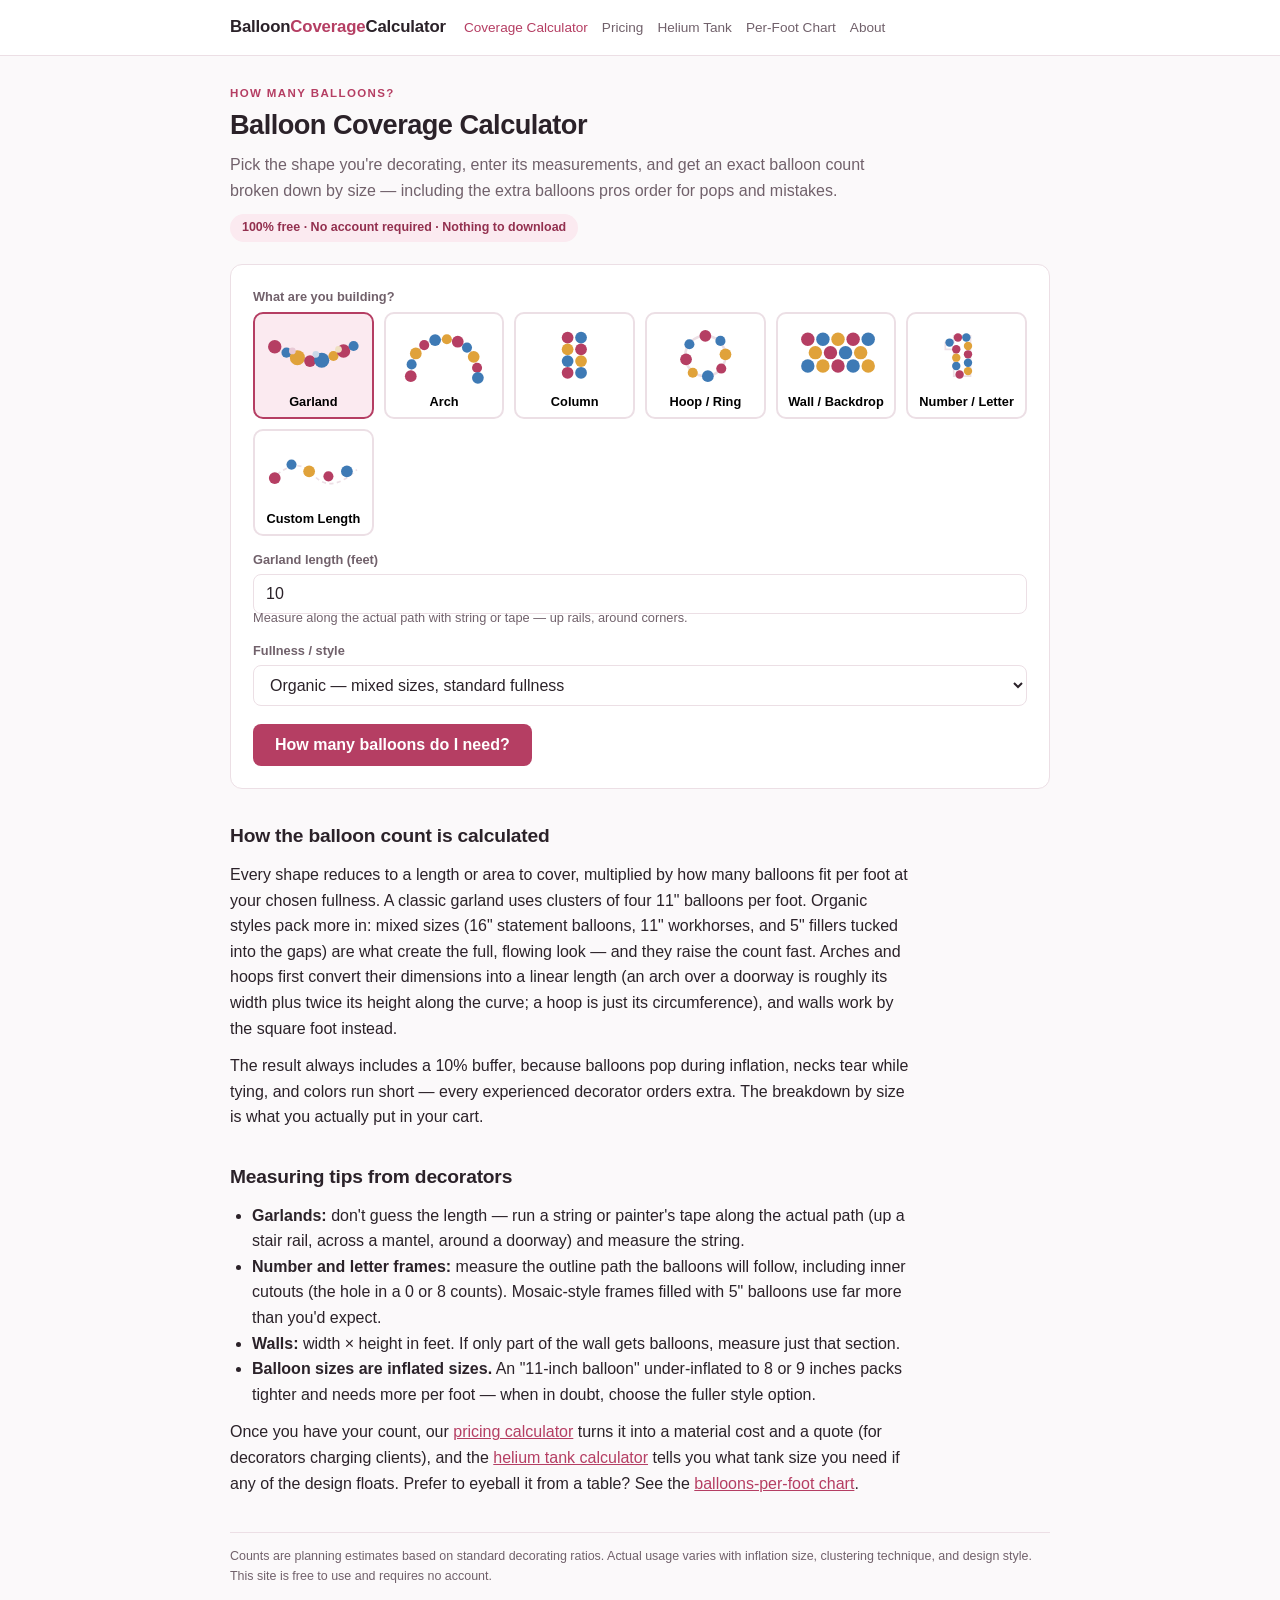
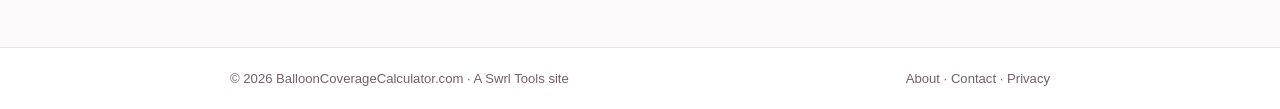
==== index.html @ 8b5866c1 "Add files via upload" ====
<!DOCTYPE html>
<html lang="en">
<head>
<meta charset="UTF-8">
<meta name="viewport" content="width=device-width, initial-scale=1">
<title>Free Balloon Coverage Calculator - How Many Balloons Do I Need?</title>
<meta name="description" content="Free balloon calculator, no account required. Pick your shape - garland, arch, column, hoop, wall, or number frame - and get an exact balloon count by size, with a built-in extra-balloon buffer.">
<link rel="canonical" href="https://ballooncoveragecalculator.com/">
<link rel="icon" type="image/png" href="/favicon.png">
<link rel="stylesheet" href="styles.css">
<script async src="https://pagead2.googlesyndication.com/pagead/js/adsbygoogle.js?client=ca-pub-7138011475350254"
     crossorigin="anonymous"></script>
</head>
<body>
<header>
  <div class="header-inner">
    <a class="site-name" href="/">Balloon<span>Coverage</span>Calculator</a>
    <nav>
      <a href="/" class="active">Coverage Calculator</a>
      <a href="pricing-calculator.html">Pricing</a>
      <a href="helium-tank-calculator.html">Helium Tank</a>
      <a href="balloons-per-foot-chart.html">Per-Foot Chart</a>
      <a href="about.html">About</a>
    </nav>
  </div>
</header>
<main>
  <div class="eyebrow">How Many Balloons?</div>
  <h1>Balloon Coverage Calculator</h1>
  <p class="intro">Pick the shape you're decorating, enter its measurements, and get an exact balloon count broken down by size — including the extra balloons pros order for pops and mistakes.</p>
  <div class="free-badge">100% free &middot; No account required &middot; Nothing to download</div>

  <div class="card">
    <label>What are you building?</label>
    <div class="shape-grid" id="shapes">
      <button type="button" class="shape-option selected" data-shape="garland" onclick="pickShape(this)">
        <svg viewBox="0 0 120 64" xmlns="http://www.w3.org/2000/svg" aria-hidden="true">
          <path d="M8 18 Q60 52 112 18" fill="none" stroke="#ecdfe5" stroke-width="2"/>
          <circle cx="14" cy="21" r="8" fill="#b53e63"/><circle cx="28" cy="28" r="6" fill="#3e7ab5"/>
          <circle cx="41" cy="34" r="9" fill="#e0a23a"/><circle cx="56" cy="38" r="7" fill="#b53e63"/>
          <circle cx="70" cy="37" r="9" fill="#3e7ab5"/><circle cx="84" cy="32" r="6" fill="#e0a23a"/>
          <circle cx="96" cy="26" r="8" fill="#b53e63"/><circle cx="108" cy="20" r="6" fill="#3e7ab5"/>
          <circle cx="35" cy="26" r="4" fill="#e8c9d5"/><circle cx="63" cy="30" r="4" fill="#c9d8e8"/><circle cx="90" cy="24" r="4" fill="#efe0c2"/>
        </svg>
        <div class="shape-label">Garland</div>
      </button>
      <button type="button" class="shape-option" data-shape="arch" onclick="pickShape(this)">
        <svg viewBox="0 0 120 64" xmlns="http://www.w3.org/2000/svg" aria-hidden="true">
          <path d="M20 60 Q20 12 60 12 Q100 12 100 60" fill="none" stroke="#ecdfe5" stroke-width="2"/>
          <circle cx="20" cy="56" r="7" fill="#b53e63"/><circle cx="21" cy="42" r="6" fill="#3e7ab5"/>
          <circle cx="26" cy="29" r="7" fill="#e0a23a"/><circle cx="36" cy="19" r="6" fill="#b53e63"/>
          <circle cx="49" cy="13" r="7" fill="#3e7ab5"/><circle cx="63" cy="12" r="6" fill="#e0a23a"/>
          <circle cx="76" cy="15" r="7" fill="#b53e63"/><circle cx="87" cy="22" r="6" fill="#3e7ab5"/>
          <circle cx="95" cy="33" r="7" fill="#e0a23a"/><circle cx="99" cy="46" r="6" fill="#b53e63"/>
          <circle cx="100" cy="58" r="7" fill="#3e7ab5"/>
        </svg>
        <div class="shape-label">Arch</div>
      </button>
      <button type="button" class="shape-option" data-shape="column" onclick="pickShape(this)">
        <svg viewBox="0 0 120 64" xmlns="http://www.w3.org/2000/svg" aria-hidden="true">
          <circle cx="52" cy="10" r="7" fill="#b53e63"/><circle cx="68" cy="10" r="7" fill="#3e7ab5"/>
          <circle cx="52" cy="24" r="7" fill="#e0a23a"/><circle cx="68" cy="24" r="7" fill="#b53e63"/>
          <circle cx="52" cy="38" r="7" fill="#3e7ab5"/><circle cx="68" cy="38" r="7" fill="#e0a23a"/>
          <circle cx="52" cy="52" r="7" fill="#b53e63"/><circle cx="68" cy="52" r="7" fill="#3e7ab5"/>
        </svg>
        <div class="shape-label">Column</div>
      </button>
      <button type="button" class="shape-option" data-shape="hoop" onclick="pickShape(this)">
        <svg viewBox="0 0 120 64" xmlns="http://www.w3.org/2000/svg" aria-hidden="true">
          <circle cx="60" cy="32" r="24" fill="none" stroke="#ecdfe5" stroke-width="3"/>
          <circle cx="60" cy="8" r="7" fill="#b53e63"/><circle cx="78" cy="14" r="6" fill="#3e7ab5"/>
          <circle cx="84" cy="30" r="7" fill="#e0a23a"/><circle cx="79" cy="47" r="6" fill="#b53e63"/>
          <circle cx="63" cy="56" r="7" fill="#3e7ab5"/><circle cx="45" cy="52" r="6" fill="#e0a23a"/>
          <circle cx="37" cy="36" r="7" fill="#b53e63"/><circle cx="41" cy="18" r="6" fill="#3e7ab5"/>
        </svg>
        <div class="shape-label">Hoop / Ring</div>
      </button>
      <button type="button" class="shape-option" data-shape="wall" onclick="pickShape(this)">
        <svg viewBox="0 0 120 64" xmlns="http://www.w3.org/2000/svg" aria-hidden="true">
          <circle cx="26" cy="12" r="8" fill="#b53e63"/><circle cx="44" cy="12" r="8" fill="#3e7ab5"/><circle cx="62" cy="12" r="8" fill="#e0a23a"/><circle cx="80" cy="12" r="8" fill="#b53e63"/><circle cx="98" cy="12" r="8" fill="#3e7ab5"/>
          <circle cx="35" cy="28" r="8" fill="#e0a23a"/><circle cx="53" cy="28" r="8" fill="#b53e63"/><circle cx="71" cy="28" r="8" fill="#3e7ab5"/><circle cx="89" cy="28" r="8" fill="#e0a23a"/>
          <circle cx="26" cy="44" r="8" fill="#3e7ab5"/><circle cx="44" cy="44" r="8" fill="#e0a23a"/><circle cx="62" cy="44" r="8" fill="#b53e63"/><circle cx="80" cy="44" r="8" fill="#3e7ab5"/><circle cx="98" cy="44" r="8" fill="#e0a23a"/>
        </svg>
        <div class="shape-label">Wall / Backdrop</div>
      </button>
      <button type="button" class="shape-option" data-shape="frame" onclick="pickShape(this)">
        <svg viewBox="0 0 120 64" xmlns="http://www.w3.org/2000/svg" aria-hidden="true">
          <path d="M45 8 h20 v48 h-20 v-32 h-10 v-8 h10 z" fill="none" stroke="#ecdfe5" stroke-width="2"/>
          <circle cx="50" cy="10" r="5" fill="#b53e63"/><circle cx="60" cy="10" r="5" fill="#3e7ab5"/>
          <circle cx="62" cy="20" r="5" fill="#e0a23a"/><circle cx="62" cy="30" r="5" fill="#b53e63"/>
          <circle cx="62" cy="40" r="5" fill="#3e7ab5"/><circle cx="62" cy="50" r="5" fill="#e0a23a"/>
          <circle cx="52" cy="54" r="5" fill="#b53e63"/><circle cx="48" cy="44" r="5" fill="#3e7ab5"/>
          <circle cx="48" cy="34" r="5" fill="#e0a23a"/><circle cx="48" cy="24" r="5" fill="#b53e63"/>
          <circle cx="40" cy="16" r="5" fill="#3e7ab5"/>
        </svg>
        <div class="shape-label">Number / Letter</div>
      </button>
      <button type="button" class="shape-option" data-shape="custom" onclick="pickShape(this)">
        <svg viewBox="0 0 120 64" xmlns="http://www.w3.org/2000/svg" aria-hidden="true">
          <path d="M10 40 Q40 10 60 34 T112 28" fill="none" stroke="#ecdfe5" stroke-width="2" stroke-dasharray="5 4"/>
          <circle cx="14" cy="38" r="7" fill="#b53e63"/><circle cx="34" cy="22" r="6" fill="#3e7ab5"/>
          <circle cx="55" cy="30" r="7" fill="#e0a23a"/><circle cx="78" cy="36" r="6" fill="#b53e63"/>
          <circle cx="100" cy="30" r="7" fill="#3e7ab5"/>
        </svg>
        <div class="shape-label">Custom Length</div>
      </button>
    </div>

    <div class="grid" id="dims" style="margin-top:14px"></div>
    <div class="dim-note" id="dimNote"></div>

    <div class="grid">
      <div>
        <label for="density">Fullness / style</label>
        <select id="density">
          <option value="classic">Classic — uniform 11" balloons</option>
          <option value="organic" selected>Organic — mixed sizes, standard fullness</option>
          <option value="full">Organic — extra full &amp; layered</option>
        </select>
      </div>
    </div>
    <button class="primary" onclick="calc()">How many balloons do I need?</button>
  </div>

  <div class="results" id="results">
    <div class="big-answer">
      <div class="label">Balloons to order (includes 10% extra)</div>
      <div class="value" id="total"></div>
      <div id="detail" style="margin-top:4px;color:var(--muted);font-size:.9rem"></div>
    </div>
    <div class="stat-row" id="breakdown"></div>
    <div class="card">
      <div class="share-row">
        <button class="ghost" onclick="copyLink()">Copy link to these results</button>
        <a class="ghost" id="toPricing" href="pricing-calculator.html">Price this design &rarr;</a>
        <span class="share-msg" id="shareMsg">Link copied</span>
      </div>
    </div>
  </div>

  <section class="explain">
    <h2>How the balloon count is calculated</h2>
    <p>Every shape reduces to a length or area to cover, multiplied by how many balloons fit per foot at your chosen fullness. A classic garland uses clusters of four 11" balloons per foot. Organic styles pack more in: mixed sizes (16" statement balloons, 11" workhorses, and 5" fillers tucked into the gaps) are what create the full, flowing look — and they raise the count fast. Arches and hoops first convert their dimensions into a linear length (an arch over a doorway is roughly its width plus twice its height along the curve; a hoop is just its circumference), and walls work by the square foot instead.</p>
    <p>The result always includes a 10% buffer, because balloons pop during inflation, necks tear while tying, and colors run short — every experienced decorator orders extra. The breakdown by size is what you actually put in your cart.</p>
    <h2>Measuring tips from decorators</h2>
    <ul>
      <li><strong>Garlands:</strong> don't guess the length — run a string or painter's tape along the actual path (up a stair rail, across a mantel, around a doorway) and measure the string.</li>
      <li><strong>Number and letter frames:</strong> measure the outline path the balloons will follow, including inner cutouts (the hole in a 0 or 8 counts). Mosaic-style frames filled with 5" balloons use far more than you'd expect.</li>
      <li><strong>Walls:</strong> width &times; height in feet. If only part of the wall gets balloons, measure just that section.</li>
      <li><strong>Balloon sizes are inflated sizes.</strong> An "11-inch balloon" under-inflated to 8 or 9 inches packs tighter and needs more per foot — when in doubt, choose the fuller style option.</li>
    </ul>
    <p>Once you have your count, our <a href="pricing-calculator.html">pricing calculator</a> turns it into a material cost and a quote (for decorators charging clients), and the <a href="helium-tank-calculator.html">helium tank calculator</a> tells you what tank size you need if any of the design floats. Prefer to eyeball it from a table? See the <a href="balloons-per-foot-chart.html">balloons-per-foot chart</a>.</p>
  </section>

  <p class="disclaimer">Counts are planning estimates based on standard decorating ratios. Actual usage varies with inflation size, clustering technique, and design style. This site is free to use and requires no account.</p>
</main>
<footer>
  <div class="footer-inner">
    <div>&copy; 2026 BalloonCoverageCalculator.com &middot; A <a href="https://swrltools.com">Swrl Tools</a> site</div>
    <div><a href="about.html">About</a> &middot; <a href="contact.html">Contact</a> &middot; <a href="privacy-policy.html">Privacy</a></div>
  </div>
</footer>
<script>
const $=id=>document.getElementById(id);
let shape='garland';

const DIMS={
  garland:[{id:'len',label:'Garland length (feet)',val:10}],
  arch:[{id:'w',label:'Arch width at base (feet)',val:8},{id:'h',label:'Arch height (feet)',val:8}],
  column:[{id:'h',label:'Column height (feet)',val:6},{id:'n',label:'Number of columns',val:2}],
  hoop:[{id:'d',label:'Hoop diameter (feet)',val:6}],
  wall:[{id:'w',label:'Wall width (feet)',val:8},{id:'h',label:'Wall height (feet)',val:8}],
  frame:[{id:'len',label:'Outline length to cover (feet)',val:9}],
  custom:[{id:'len',label:'Total length to cover (feet)',val:10}]
};
const NOTES={
  garland:'Measure along the actual path with string or tape — up rails, around corners.',
  arch:'A doorway arch: width of the opening, height to the top of the curve.',
  column:'Standard party columns are 5–7 feet tall.',
  hoop:'Measure straight across the ring, edge to edge.',
  wall:'Width × height of the area getting balloons.',
  frame:'Measure the path the balloons follow around the number or letter, including inner cutouts. A typical 3-ft mosaic number has an outline of roughly 8–12 feet.',
  custom:'Any freeform path — stair rails, table skirts, ceiling lines.'
};
// balloons per foot (or per sqft for wall) by size, per density
const RATES={
  classic:{ perFt:{b16:0, b11:4, b5:0},  wall:{b16:0, b11:3, b5:0} },
  organic:{ perFt:{b16:0.5,b11:4, b5:3},  wall:{b16:0.5,b11:3, b5:2} },
  full:   { perFt:{b16:1, b11:5, b5:5},  wall:{b16:1, b11:4, b5:4} }
};
const SIZE_LABEL={b16:'16-inch',b11:'11-inch',b5:'5-inch'};

function pickShape(el){
  document.querySelectorAll('.shape-option').forEach(o=>o.classList.remove('selected'));
  el.classList.add('selected');
  shape=el.dataset.shape;
  renderDims();
}
function renderDims(vals={}){
  const wrap=$('dims');wrap.innerHTML='';
  DIMS[shape].forEach(f=>{
    const div=document.createElement('div');
    div.innerHTML='<label for="dim-'+f.id+'">'+f.label+'</label><input type="number" id="dim-'+f.id+'" value="'+(vals[f.id]!==undefined?vals[f.id]:f.val)+'" min="0" step="0.5">';
    wrap.appendChild(div);
  });
  $('dimNote').textContent=NOTES[shape];
}
function getDim(id){return +($('dim-'+id).value)||0;}

function calc(pushUrl=true){
  const density=$('density').value;
  let feet=0, sqft=0, desc='';
  if(shape==='garland'||shape==='custom'||shape==='frame'){
    feet=getDim('len');desc=feet+' ft of coverage';
  }else if(shape==='arch'){
    const w=getDim('w'),h=getDim('h');
    feet=Math.PI/2*Math.sqrt(2*(h*h+(w/2)*(w/2)));
    desc='an approx. '+feet.toFixed(1)+' ft curve ('+w+' ft wide × '+h+' ft tall)';
  }else if(shape==='hoop'){
    const d=getDim('d');feet=Math.PI*d;
    desc='a '+feet.toFixed(1)+' ft circumference ('+d+' ft hoop)';
  }else if(shape==='column'){
    feet=getDim('h')*getDim('n');
    desc=getDim('n')+' column(s) × '+getDim('h')+' ft';
  }else if(shape==='wall'){
    sqft=getDim('w')*getDim('h');
    desc=sqft.toFixed(0)+' sq ft of wall';
  }
  if(feet<=0&&sqft<=0)return alert('Please enter your measurements.');

  const rates=shape==='wall'?RATES[density].wall:RATES[density].perFt;
  const units=shape==='wall'?sqft:feet;
  const counts={},BUF=1.10;
  let total=0;
  for(const k of ['b16','b11','b5']){
    const c=Math.ceil(rates[k]*units*BUF);
    if(c>0){counts[k]=c;total+=c;}
  }
  $('total').textContent=total+' balloons';
  $('detail').textContent='For '+desc+' in '+$('density').selectedOptions[0].textContent.toLowerCase()+' style.';
  const bd=$('breakdown');bd.innerHTML='';
  for(const[k,c]of Object.entries(counts)){
    bd.innerHTML+='<div class="stat"><div class="label">'+SIZE_LABEL[k]+'</div><div class="value">'+c+'</div></div>';
  }
  $('toPricing').href='pricing-calculator.html?n='+total;
  $('results').classList.add('show');
  if(pushUrl){
    const q=new URLSearchParams({s:shape,d:density});
    DIMS[shape].forEach(f=>q.set(f.id,getDim(f.id)));
    history.replaceState(null,'','?'+q.toString());
  }
}
function copyLink(){
  navigator.clipboard.writeText(location.href).then(()=>{
    $('shareMsg').style.display='inline';
    setTimeout(()=>$('shareMsg').style.display='none',2000);
  });
}
(function(){
  const q=new URLSearchParams(location.search);
  if(q.has('s')&&DIMS[q.get('s')]){
    shape=q.get('s');
    document.querySelectorAll('.shape-option').forEach(o=>{
      o.classList.toggle('selected',o.dataset.shape===shape);
    });
    const vals={};DIMS[shape].forEach(f=>{if(q.has(f.id))vals[f.id]=q.get(f.id);});
    renderDims(vals);
    if(q.has('d'))$('density').value=q.get('d');
    calc(false);
  }else{
    renderDims();
  }
})();
</script>
</body>
</html>
---- styles.css ----
:root{
  --accent:#b53e63;
  --accent-dark:#93304f;
  --accent-light:#fbeaf0;
  --accent-2:#3e7ab5;
  --accent-3:#e0a23a;
  --bg:#fbf9fa;
  --card:#ffffff;
  --text:#2b2229;
  --muted:#71616b;
  --border:#ecdfe5;
  --radius:12px;
}
*{box-sizing:border-box;margin:0;padding:0}
body{font-family:-apple-system,BlinkMacSystemFont,"Segoe UI",Roboto,Helvetica,Arial,sans-serif;background:var(--bg);color:var(--text);line-height:1.6}
a{color:var(--accent)}
header{background:var(--card);border-bottom:1px solid var(--border)}
.header-inner{max-width:860px;margin:0 auto;padding:14px 20px;display:flex;flex-wrap:wrap;align-items:baseline;gap:6px 18px}
.site-name{font-weight:800;font-size:1.05rem;color:var(--text);text-decoration:none;letter-spacing:-.01em}
.site-name span{color:var(--accent)}
nav{display:flex;flex-wrap:wrap;gap:4px 14px;font-size:.85rem}
nav a{text-decoration:none;color:var(--muted)}
nav a:hover,nav a.active{color:var(--accent)}
main{max-width:860px;margin:0 auto;padding:28px 20px 48px}
.eyebrow{font-size:.72rem;font-weight:700;letter-spacing:.12em;text-transform:uppercase;color:var(--accent);margin-bottom:6px}
h1{font-size:1.7rem;line-height:1.25;letter-spacing:-.02em;margin-bottom:10px}
.intro{color:var(--muted);margin-bottom:10px;max-width:660px}
.free-badge{display:inline-block;background:var(--accent-light);color:var(--accent-dark);font-size:.78rem;font-weight:700;border-radius:999px;padding:4px 12px;margin-bottom:22px}
h2{font-size:1.2rem;margin:32px 0 10px;letter-spacing:-.01em}
p{margin-bottom:12px}
.card{background:var(--card);border:1px solid var(--border);border-radius:var(--radius);padding:22px;margin-bottom:22px}
.grid{display:grid;grid-template-columns:repeat(auto-fit,minmax(180px,1fr));gap:14px 16px}
label{display:block;font-size:.8rem;font-weight:600;color:var(--muted);margin-bottom:4px}
input[type=number],select{width:100%;padding:10px 12px;font-size:1rem;border:1px solid var(--border);border-radius:8px;background:#fff;color:var(--text)}
input[type=number]:focus,select:focus{outline:2px solid var(--accent);outline-offset:1px;border-color:var(--accent)}
button.primary{margin-top:18px;background:var(--accent);color:#fff;border:none;border-radius:8px;padding:12px 22px;font-size:1rem;font-weight:700;cursor:pointer}
button.primary:hover{background:var(--accent-dark)}
button.ghost{background:none;border:1px solid var(--border);border-radius:8px;padding:8px 14px;font-size:.85rem;font-weight:600;color:var(--muted);cursor:pointer;text-decoration:none;display:inline-block}
button.ghost:hover,a.ghost:hover{border-color:var(--accent);color:var(--accent)}
a.ghost{background:none;border:1px solid var(--border);border-radius:8px;padding:8px 14px;font-size:.85rem;font-weight:600;color:var(--muted);cursor:pointer;text-decoration:none;display:inline-block}
.results{display:none}
.results.show{display:block}
.big-answer{background:var(--accent-light);border-radius:var(--radius);padding:18px 22px;margin-bottom:16px}
.big-answer .label{font-size:.78rem;font-weight:700;letter-spacing:.08em;text-transform:uppercase;color:var(--accent-dark)}
.big-answer .value{font-size:1.9rem;font-weight:800;letter-spacing:-.02em}
.stat-row{display:grid;grid-template-columns:repeat(auto-fit,minmax(140px,1fr));gap:12px;margin-bottom:16px}
.stat{background:var(--bg);border:1px solid var(--border);border-radius:8px;padding:12px 14px}
.stat .label{font-size:.72rem;font-weight:700;text-transform:uppercase;letter-spacing:.06em;color:var(--muted)}
.stat .value{font-size:1.15rem;font-weight:700}
.share-row{display:flex;flex-wrap:wrap;align-items:center;gap:10px;margin-top:6px}
.share-msg{font-size:.8rem;color:var(--accent);display:none}
.shape-grid{display:grid;grid-template-columns:repeat(auto-fill,minmax(120px,1fr));gap:10px;margin-bottom:6px}
.shape-option{border:2px solid var(--border);border-radius:10px;background:#fff;padding:10px 8px 8px;text-align:center;cursor:pointer}
.shape-option:hover{border-color:var(--accent)}
.shape-option.selected{border-color:var(--accent);background:var(--accent-light)}
.shape-option svg{width:100%;height:64px;display:block}
.shape-option .shape-label{font-size:.8rem;font-weight:700;margin-top:6px}
.dim-note{font-size:.8rem;color:var(--muted);margin-top:-6px;margin-bottom:12px}
table.chart{width:100%;border-collapse:collapse;background:var(--card);border:1px solid var(--border);border-radius:var(--radius);overflow:hidden}
table.chart th{background:var(--accent-light);color:var(--accent-dark);text-align:left;padding:11px 14px;font-size:.8rem;text-transform:uppercase;letter-spacing:.05em}
table.chart td{padding:10px 14px;border-top:1px solid var(--border);font-size:.95rem}
table.chart tr:nth-child(even) td{background:#fdf8fa}
.explain{max-width:680px}
.explain ul,.explain ol{margin:0 0 12px 22px}
.disclaimer{font-size:.78rem;color:var(--muted);border-top:1px solid var(--border);margin-top:36px;padding-top:14px}
footer{border-top:1px solid var(--border);background:var(--card)}
.footer-inner{max-width:860px;margin:0 auto;padding:20px;font-size:.82rem;color:var(--muted);display:flex;flex-wrap:wrap;gap:8px 18px;justify-content:space-between}
.footer-inner a{color:var(--muted);text-decoration:none}
.footer-inner a:hover{color:var(--accent)}
@media(max-width:600px){h1{font-size:1.45rem}}
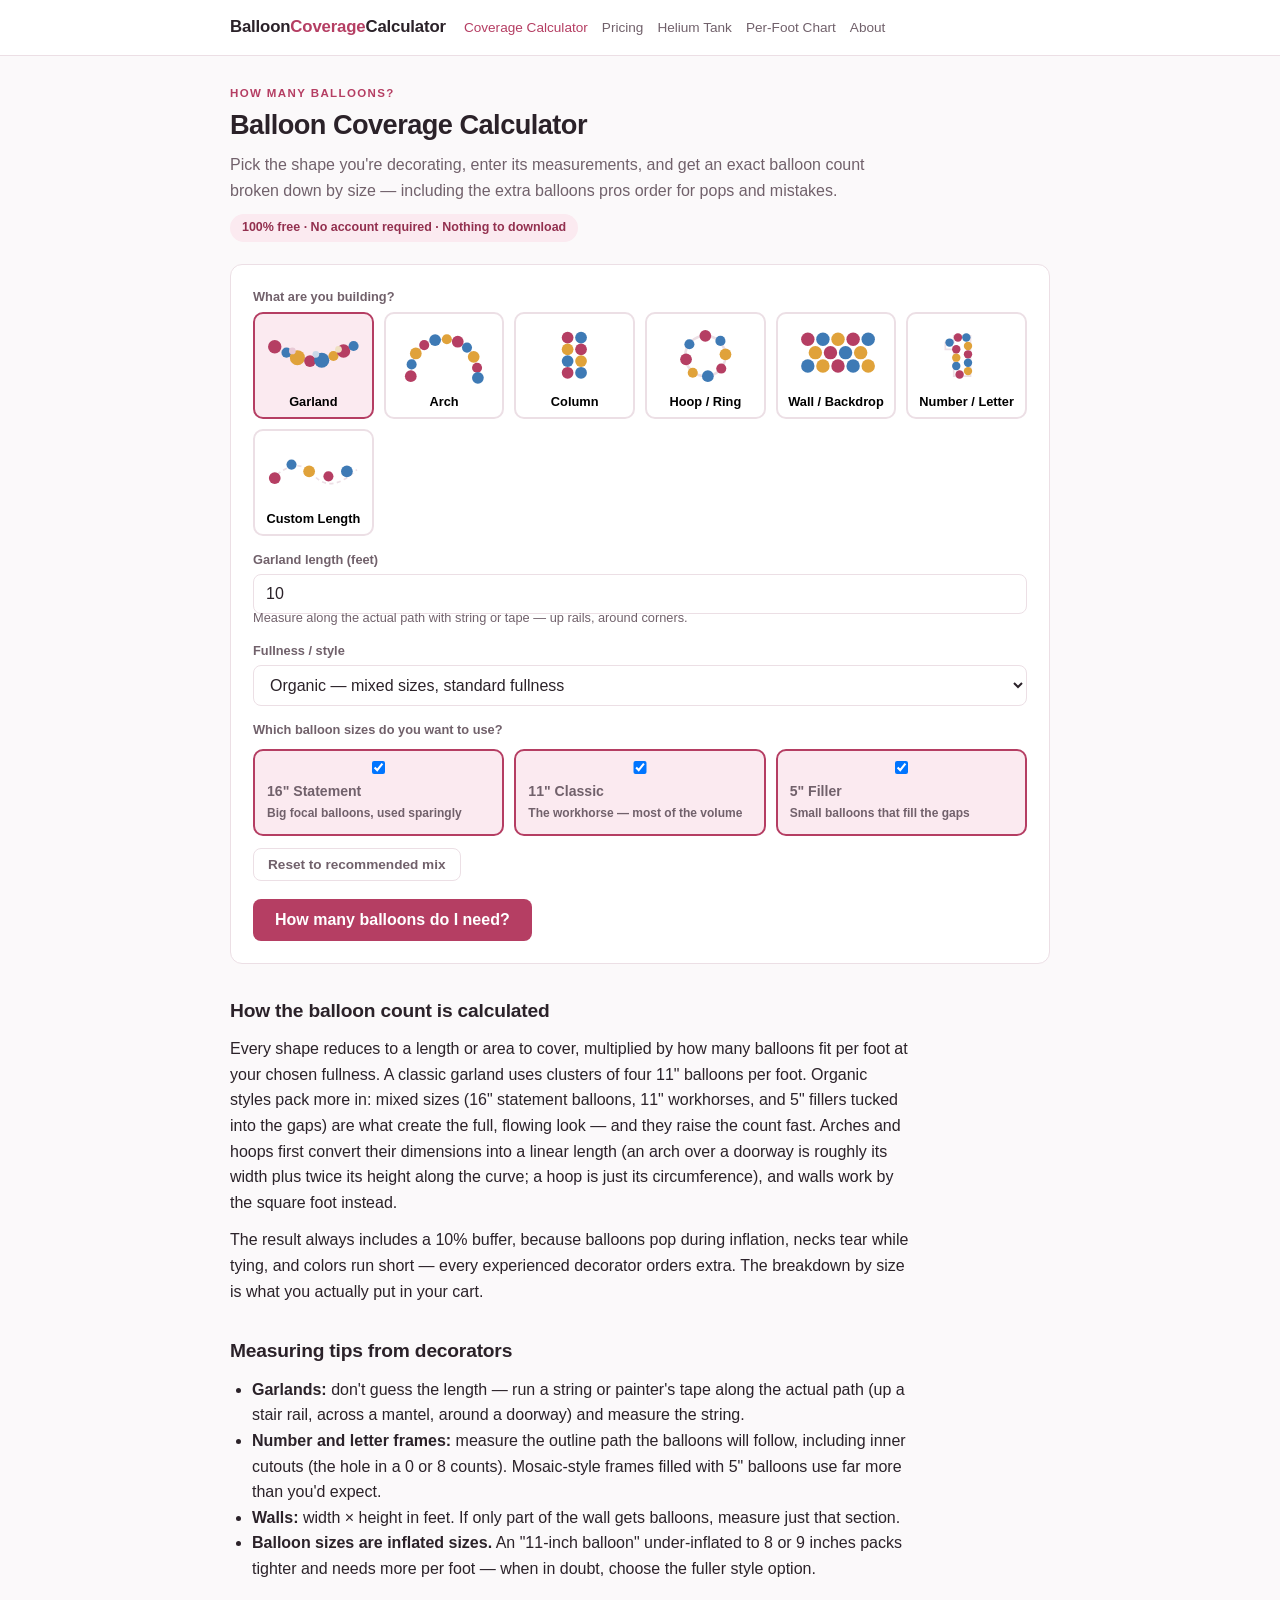
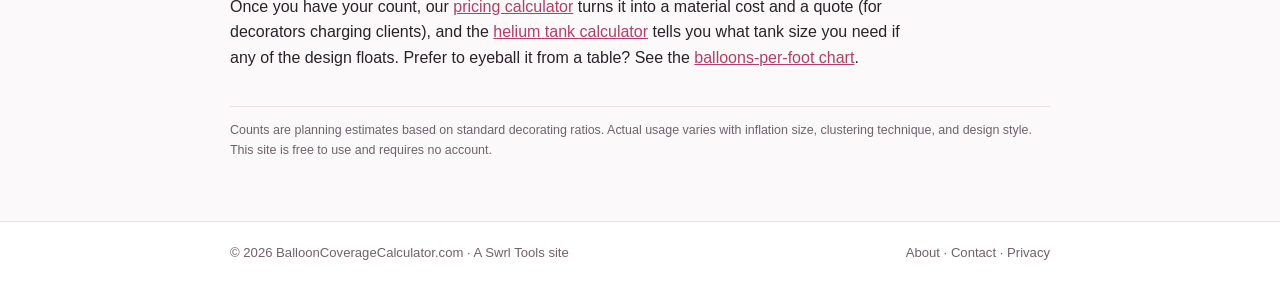
==== commit 8ded7219: "Add files via upload" ====
--- a/index.html
+++ b/index.html
@@ -17,10 +17,10 @@
     <a class="site-name" href="/">Balloon<span>Coverage</span>Calculator</a>
     <nav>
       <a href="/" class="active">Coverage Calculator</a>
-      <a href="pricing-calculator.html">Pricing</a>
-      <a href="helium-tank-calculator.html">Helium Tank</a>
-      <a href="balloons-per-foot-chart.html">Per-Foot Chart</a>
-      <a href="about.html">About</a>
+      <a href="pricing-calculator">Pricing</a>
+      <a href="helium-tank-calculator">Helium Tank</a>
+      <a href="balloons-per-foot-chart">Per-Foot Chart</a>
+      <a href="about">About</a>
     </nav>
   </div>
 </header>
@@ -112,14 +112,37 @@
     <div class="grid">
       <div>
         <label for="density">Fullness / style</label>
-        <select id="density">
+        <select id="density" onchange="onDensityChange()">
           <option value="classic">Classic — uniform 11" balloons</option>
           <option value="organic" selected>Organic — mixed sizes, standard fullness</option>
           <option value="full">Organic — extra full &amp; layered</option>
         </select>
       </div>
     </div>
-    <button class="primary" onclick="calc()">How many balloons do I need?</button>
+
+    <div id="sizePickerWrap" style="margin-top:14px">
+      <label>Which balloon sizes do you want to use? <span id="sizeRecommendNote" style="font-weight:400;color:var(--muted)"></span></label>
+      <div class="size-grid" id="sizePicker">
+        <label class="size-check">
+          <input type="checkbox" id="use-b16" checked onchange="calc()">
+          <span class="size-name">16" Statement</span>
+          <span class="size-role">Big focal balloons, used sparingly</span>
+        </label>
+        <label class="size-check">
+          <input type="checkbox" id="use-b11" checked onchange="calc()">
+          <span class="size-name">11" Classic</span>
+          <span class="size-role">The workhorse — most of the volume</span>
+        </label>
+        <label class="size-check">
+          <input type="checkbox" id="use-b5" checked onchange="calc()">
+          <span class="size-name">5" Filler</span>
+          <span class="size-role">Small balloons that fill the gaps</span>
+        </label>
+      </div>
+      <button type="button" class="ghost" onclick="resetToRecommended()" style="margin-top:8px">Reset to recommended mix</button>
+    </div>
+
+    <button class="primary" onclick="calc()" style="display:block">How many balloons do I need?</button>
   </div>
 
   <div class="results" id="results">
@@ -132,7 +155,7 @@
     <div class="card">
       <div class="share-row">
         <button class="ghost" onclick="copyLink()">Copy link to these results</button>
-        <a class="ghost" id="toPricing" href="pricing-calculator.html">Price this design &rarr;</a>
+        <a class="ghost" id="toPricing" href="pricing-calculator">Price this design &rarr;</a>
         <span class="share-msg" id="shareMsg">Link copied</span>
       </div>
     </div>
@@ -149,7 +172,7 @@
       <li><strong>Walls:</strong> width &times; height in feet. If only part of the wall gets balloons, measure just that section.</li>
       <li><strong>Balloon sizes are inflated sizes.</strong> An "11-inch balloon" under-inflated to 8 or 9 inches packs tighter and needs more per foot — when in doubt, choose the fuller style option.</li>
     </ul>
-    <p>Once you have your count, our <a href="pricing-calculator.html">pricing calculator</a> turns it into a material cost and a quote (for decorators charging clients), and the <a href="helium-tank-calculator.html">helium tank calculator</a> tells you what tank size you need if any of the design floats. Prefer to eyeball it from a table? See the <a href="balloons-per-foot-chart.html">balloons-per-foot chart</a>.</p>
+    <p>Once you have your count, our <a href="pricing-calculator">pricing calculator</a> turns it into a material cost and a quote (for decorators charging clients), and the <a href="helium-tank-calculator">helium tank calculator</a> tells you what tank size you need if any of the design floats. Prefer to eyeball it from a table? See the <a href="balloons-per-foot-chart">balloons-per-foot chart</a>.</p>
   </section>
 
   <p class="disclaimer">Counts are planning estimates based on standard decorating ratios. Actual usage varies with inflation size, clustering technique, and design style. This site is free to use and requires no account.</p>
@@ -157,7 +180,7 @@
 <footer>
   <div class="footer-inner">
     <div>&copy; 2026 BalloonCoverageCalculator.com &middot; A <a href="https://swrltools.com">Swrl Tools</a> site</div>
-    <div><a href="about.html">About</a> &middot; <a href="contact.html">Contact</a> &middot; <a href="privacy-policy.html">Privacy</a></div>
+    <div><a href="about">About</a> &middot; <a href="contact">Contact</a> &middot; <a href="privacy-policy">Privacy</a></div>
   </div>
 </footer>
 <script>
@@ -189,6 +212,51 @@
   full:   { perFt:{b16:1, b11:5, b5:5},  wall:{b16:1, b11:4, b5:4} }
 };
 const SIZE_LABEL={b16:'16-inch',b11:'11-inch',b5:'5-inch'};
+// Rough inches-of-cluster-footprint per size, used only to conserve total
+// "fullness" when a size is deselected and its share gets redistributed.
+const DIAM={b16:16,b11:11,b5:5};
+
+function onDensityChange(){
+  const density=$('density').value;
+  const picker=$('sizePickerWrap');
+  if(density==='classic'){
+    // Classic is uniform 11" by definition — no picker.
+    picker.style.display='none';
+  } else {
+    picker.style.display='block';
+    resetToRecommended();
+  }
+  if($('results').classList.contains('show'))calc();
+}
+function resetToRecommended(){
+  $('use-b16').checked=true;
+  $('use-b11').checked=true;
+  $('use-b5').checked=true;
+  $('sizeRecommendNote').textContent='(showing the recommended mix for this style)';
+  if($('results').classList.contains('show'))calc();
+}
+// Given the style's default per-unit rates, return adjusted rates that only
+// use the selected sizes, scaled so the total "fullness" stays the same as
+// the full recommended mix.
+function getSelectedRates(defaultRates){
+  const density=$('density').value;
+  if(density==='classic')return defaultRates; // no picker, use as-is
+  const selected=['b16','b11','b5'].filter(k=>$('use-'+k).checked);
+  if(selected.length===0)return null;
+  const fullBudget=['b16','b11','b5'].reduce((s,k)=>s+defaultRates[k]*DIAM[k],0);
+  const subsetSum=selected.reduce((s,k)=>s+defaultRates[k]*DIAM[k],0);
+  const scale=subsetSum>0?fullBudget/subsetSum:0;
+  const out={b16:0,b11:0,b5:0};
+  selected.forEach(k=>out[k]=defaultRates[k]*scale);
+  return out;
+}
+function sizeSummaryText(){
+  const density=$('density').value;
+  if(density==='classic')return '';
+  const selected=['b16','b11','b5'].filter(k=>$('use-'+k).checked);
+  if(selected.length===3)return '';
+  return ' Using only '+selected.map(k=>SIZE_LABEL[k]).join(' + ')+' balloons.';
+}
 
 function pickShape(el){
   document.querySelectorAll('.shape-option').forEach(o=>o.classList.remove('selected'));
@@ -228,7 +296,9 @@
   }
   if(feet<=0&&sqft<=0)return alert('Please enter your measurements.');
 
-  const rates=shape==='wall'?RATES[density].wall:RATES[density].perFt;
+  const defaultRates=shape==='wall'?RATES[density].wall:RATES[density].perFt;
+  const rates=getSelectedRates(defaultRates);
+  if(rates===null)return alert('Pick at least one balloon size.');
   const units=shape==='wall'?sqft:feet;
   const counts={},BUF=1.10;
   let total=0;
@@ -237,16 +307,17 @@
     if(c>0){counts[k]=c;total+=c;}
   }
   $('total').textContent=total+' balloons';
-  $('detail').textContent='For '+desc+' in '+$('density').selectedOptions[0].textContent.toLowerCase()+' style.';
+  $('detail').textContent='For '+desc+' in '+$('density').selectedOptions[0].textContent.toLowerCase()+' style.'+sizeSummaryText();
   const bd=$('breakdown');bd.innerHTML='';
   for(const[k,c]of Object.entries(counts)){
     bd.innerHTML+='<div class="stat"><div class="label">'+SIZE_LABEL[k]+'</div><div class="value">'+c+'</div></div>';
   }
-  $('toPricing').href='pricing-calculator.html?n='+total;
+  $('toPricing').href='pricing-calculator?n='+total;
   $('results').classList.add('show');
   if(pushUrl){
     const q=new URLSearchParams({s:shape,d:density});
     DIMS[shape].forEach(f=>q.set(f.id,getDim(f.id)));
+    ['b16','b11','b5'].forEach(k=>{ if(!$('use-'+k).checked) q.set('x'+k,'0'); });
     history.replaceState(null,'','?'+q.toString());
   }
 }
@@ -266,6 +337,8 @@
     const vals={};DIMS[shape].forEach(f=>{if(q.has(f.id))vals[f.id]=q.get(f.id);});
     renderDims(vals);
     if(q.has('d'))$('density').value=q.get('d');
+    $('sizePickerWrap').style.display=$('density').value==='classic'?'none':'block';
+    ['b16','b11','b5'].forEach(k=>{ $('use-'+k).checked = !q.has('x'+k); });
     calc(false);
   }else{
     renderDims();
--- a/styles.css
+++ b/styles.css
@@ -55,6 +55,12 @@
 .shape-option.selected{border-color:var(--accent);background:var(--accent-light)}
 .shape-option svg{width:100%;height:64px;display:block}
 .shape-option .shape-label{font-size:.8rem;font-weight:700;margin-top:6px}
+.size-grid{display:grid;grid-template-columns:repeat(auto-fit,minmax(160px,1fr));gap:10px;margin-top:8px}
+.size-check{display:flex;flex-direction:column;gap:2px;border:2px solid var(--border);border-radius:10px;padding:10px 12px;cursor:pointer;background:#fff}
+.size-check:has(input:checked){border-color:var(--accent);background:var(--accent-light)}
+.size-check input{margin-bottom:4px}
+.size-name{font-size:.88rem;font-weight:700}
+.size-role{font-size:.75rem;color:var(--muted)}
 .dim-note{font-size:.8rem;color:var(--muted);margin-top:-6px;margin-bottom:12px}
 table.chart{width:100%;border-collapse:collapse;background:var(--card);border:1px solid var(--border);border-radius:var(--radius);overflow:hidden}
 table.chart th{background:var(--accent-light);color:var(--accent-dark);text-align:left;padding:11px 14px;font-size:.8rem;text-transform:uppercase;letter-spacing:.05em}
